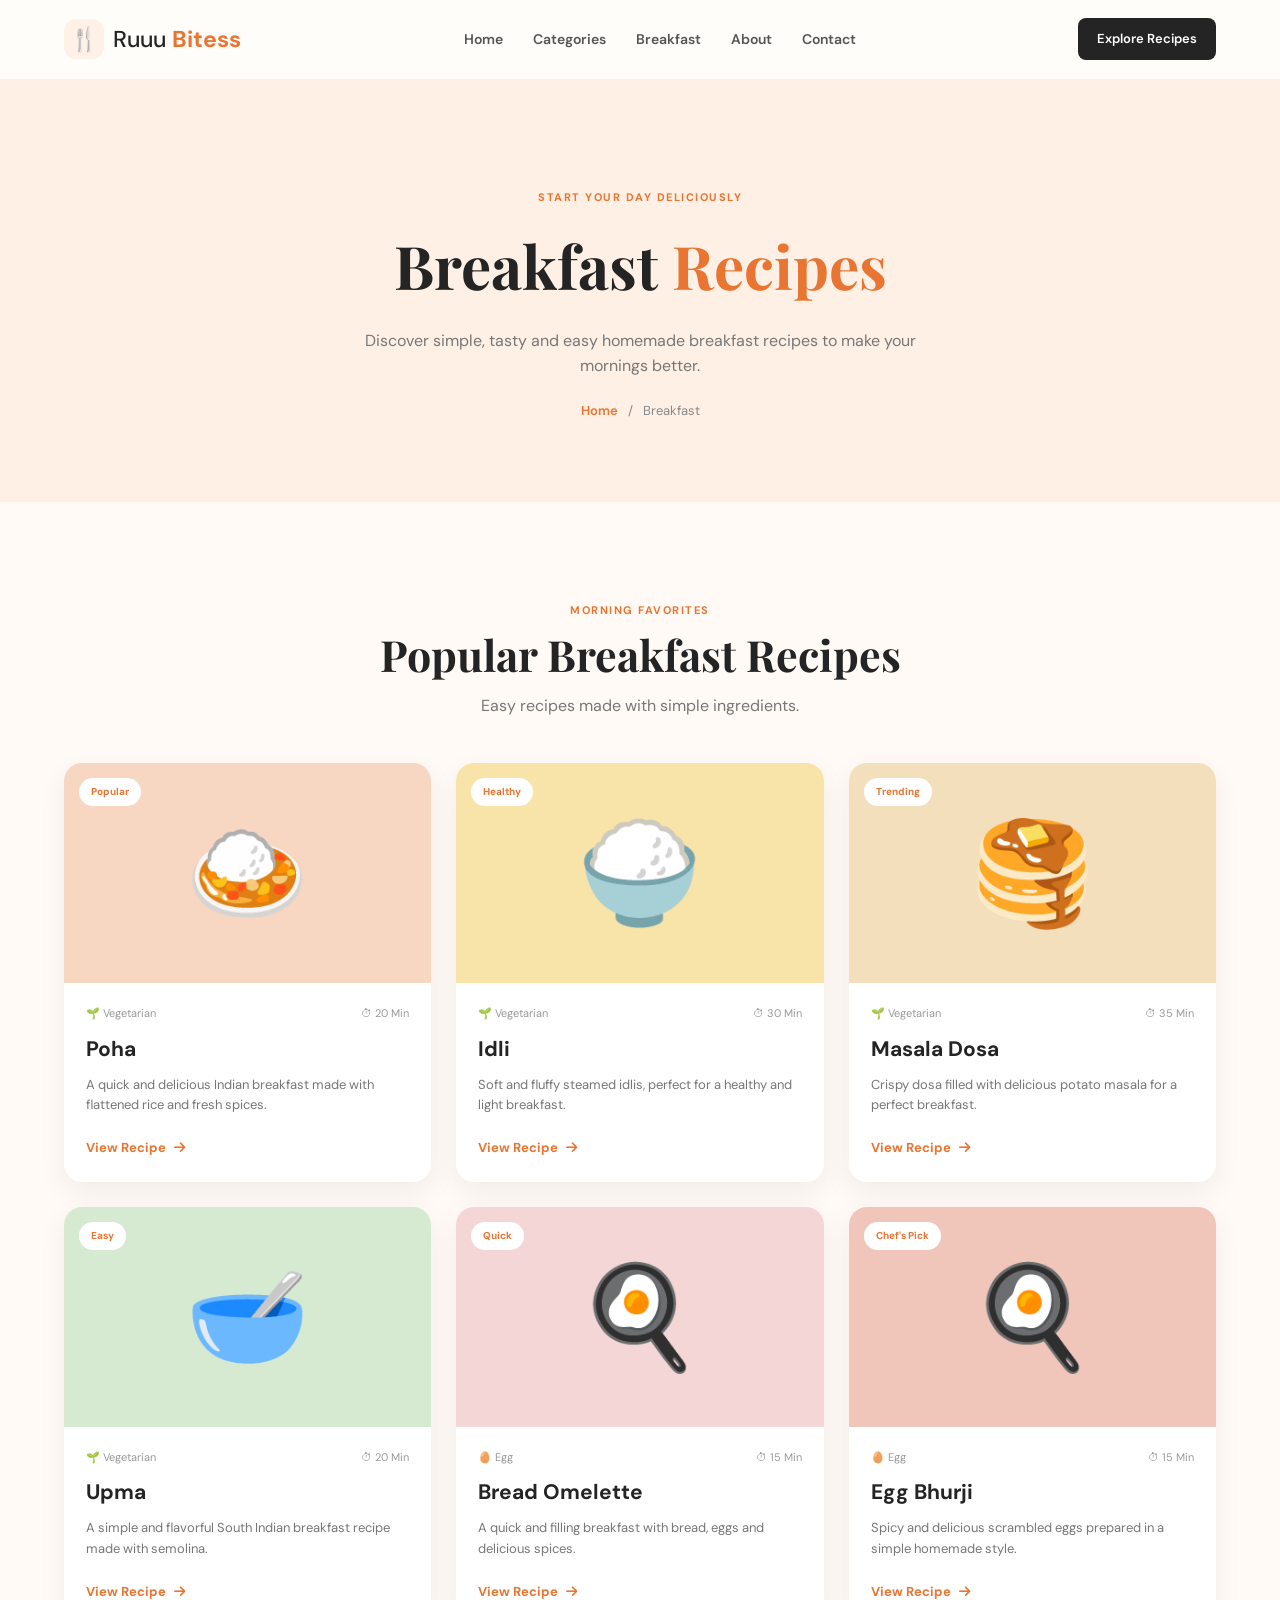
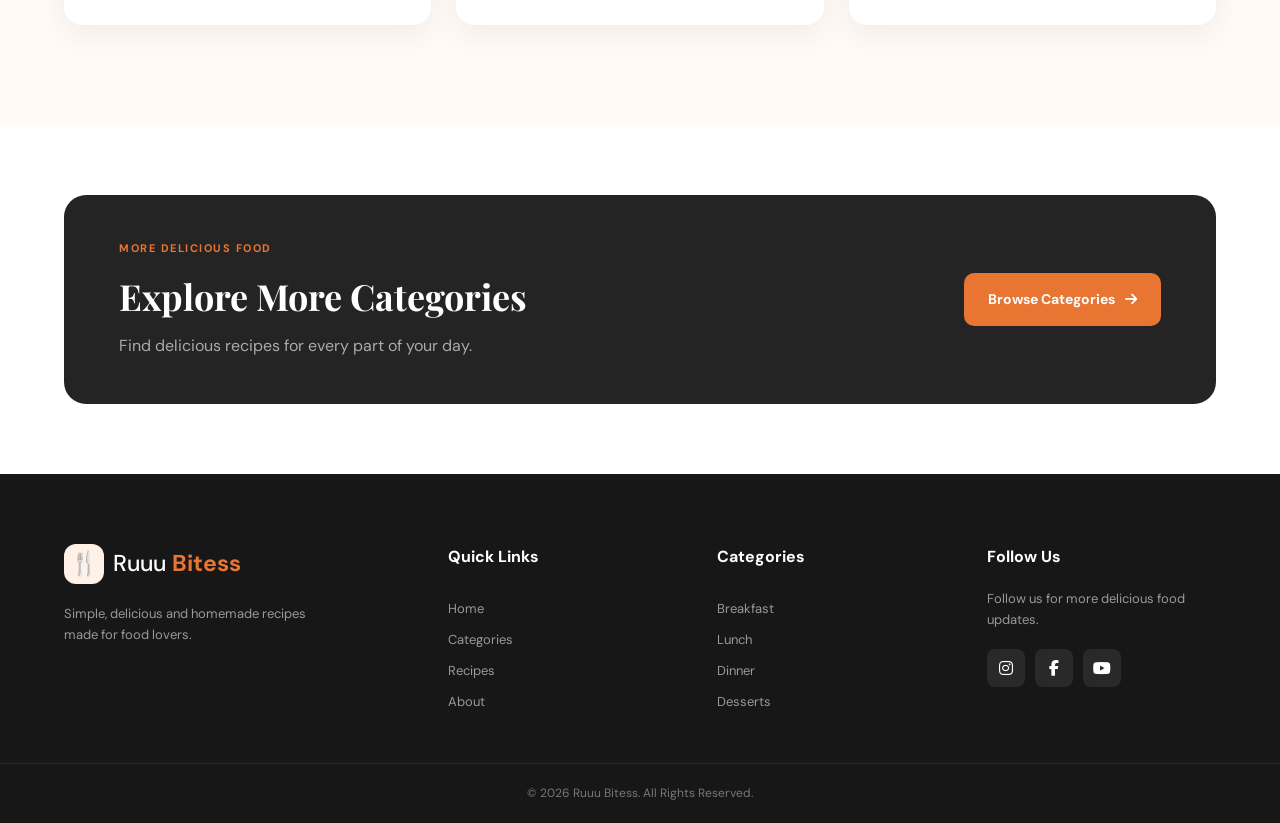
==== breakfast.html @ 9dfcdae9 "Add files via upload" ====
<!DOCTYPE html>
<html lang="en">

<head>

    <meta charset="UTF-8">

    <meta name="viewport" content="width=device-width, initial-scale=1.0">

    <title>Breakfast Recipes | Ruuu Bitess</title>

    <link rel="preconnect" href="https://fonts.googleapis.com">

    <link rel="preconnect" href="https://fonts.gstatic.com" crossorigin>

    <link href="https://fonts.googleapis.com/css2?family=DM+Sans:wght@400;500;600;700&family=Playfair+Display:wght@600;700;800&display=swap"
        rel="stylesheet">

    <link rel="stylesheet"
        href="https://cdnjs.cloudflare.com/ajax/libs/font-awesome/6.5.2/css/all.min.css">

    <link rel="stylesheet" href="../style.css">

</head>

<body>


    <!-- HEADER -->

    <header class="header page-header">

        <div class="navbar container">

            <a href="../index.html" class="logo">

                <span class="logo-icon">🍴</span>

                <span>Ruuu <b>Bitess</b></span>

            </a>


            <nav class="nav-links page-nav">

                <a href="../index.html">Home</a>

                <a href="../index.html#categories">Categories</a>

                <a href="#breakfast-recipes">Breakfast</a>

                <a href="../index.html#about">About</a>

                <a href="../index.html#contact">Contact</a>

            </nav>


            <a href="../index.html#recipes" class="nav-button">
                Explore Recipes
            </a>

        </div>

    </header>


    <!-- BREAKFAST HERO -->

    <section class="page-hero">

        <div class="container">

            <span class="section-label">
                START YOUR DAY DELICIOUSLY
            </span>

            <h1>Breakfast <span>Recipes</span></h1>

            <p>
                Discover simple, tasty and easy homemade breakfast
                recipes to make your mornings better.
            </p>

            <div class="breadcrumb">

                <a href="../index.html">Home</a>

                <span>/</span>

                <span>Breakfast</span>

            </div>

        </div>

    </section>


    <!-- BREAKFAST RECIPES -->

    <section class="featured section-padding" id="breakfast-recipes">

        <div class="container">


            <div class="center-heading">

                <span class="section-label">
                    MORNING FAVORITES
                </span>

                <h2>Popular Breakfast Recipes</h2>

                <p>
                    Easy recipes made with simple ingredients.
                </p>

            </div>


            <div class="recipe-grid">


                <!-- POHA -->

                <article class="recipe-card">

                    <div class="recipe-image breakfast-orange">

                        🍛

                        <span class="recipe-tag">
                            Popular
                        </span>

                    </div>


                    <div class="recipe-content">

                        <div class="recipe-info">

                            <span>🌱 Vegetarian</span>

                            <span>⏱ 20 Min</span>

                        </div>


                        <h3>Poha</h3>


                        <p>
                            A quick and delicious Indian breakfast
                            made with flattened rice and fresh spices.
                        </p>


                        <a href="poha.html">

                            View Recipe

                            <i class="fa-solid fa-arrow-right"></i>

                        </a>

                    </div>

                </article>


                <!-- IDLI -->

                <article class="recipe-card">

                    <div class="recipe-image breakfast-yellow">

                        🍚

                        <span class="recipe-tag">
                            Healthy
                        </span>

                    </div>


                    <div class="recipe-content">

                        <div class="recipe-info">

                            <span>🌱 Vegetarian</span>

                            <span>⏱ 30 Min</span>

                        </div>


                        <h3>Idli</h3>


                        <p>
                            Soft and fluffy steamed idlis, perfect
                            for a healthy and light breakfast.
                        </p>


                        <a href="idli.html">

                            View Recipe

                            <i class="fa-solid fa-arrow-right"></i>

                        </a>

                    </div>

                </article>


                <!-- MASALA DOSA -->

                <article class="recipe-card">

                    <div class="recipe-image breakfast-cream">

                        🥞

                        <span class="recipe-tag">
                            Trending
                        </span>

                    </div>


                    <div class="recipe-content">

                        <div class="recipe-info">

                            <span>🌱 Vegetarian</span>

                            <span>⏱ 35 Min</span>

                        </div>


                        <h3>Masala Dosa</h3>


                        <p>
                            Crispy dosa filled with delicious
                            potato masala for a perfect breakfast.
                        </p>


                        <a href="masala-dosa.html">

                            View Recipe

                            <i class="fa-solid fa-arrow-right"></i>

                        </a>

                    </div>

                </article>


                <!-- UPMA -->

                <article class="recipe-card">

                    <div class="recipe-image breakfast-green">

                        🥣

                        <span class="recipe-tag">
                            Easy
                        </span>

                    </div>


                    <div class="recipe-content">

                        <div class="recipe-info">

                            <span>🌱 Vegetarian</span>

                            <span>⏱ 20 Min</span>

                        </div>


                        <h3>Upma</h3>


                        <p>
                            A simple and flavorful South Indian
                            breakfast recipe made with semolina.
                        </p>


                        <a href="upma.html">

                            View Recipe

                            <i class="fa-solid fa-arrow-right"></i>

                        </a>

                    </div>

                </article>


                <!-- BREAD OMELETTE -->

                <article class="recipe-card">

                    <div class="recipe-image breakfast-pink">

                        🍳

                        <span class="recipe-tag">
                            Quick
                        </span>

                    </div>


                    <div class="recipe-content">

                        <div class="recipe-info">

                            <span>🥚 Egg</span>

                            <span>⏱ 15 Min</span>

                        </div>


                        <h3>Bread Omelette</h3>


                        <p>
                            A quick and filling breakfast with
                            bread, eggs and delicious spices.
                        </p>


                        <a href="bread-omelette.html">

                            View Recipe

                            <i class="fa-solid fa-arrow-right"></i>

                        </a>

                    </div>

                </article>


                <!-- EGG BHURJI -->

                <article class="recipe-card">

                    <div class="recipe-image breakfast-red">

                        🍳

                        <span class="recipe-tag">
                            Chef's Pick
                        </span>

                    </div>


                    <div class="recipe-content">

                        <div class="recipe-info">

                            <span>🥚 Egg</span>

                            <span>⏱ 15 Min</span>

                        </div>


                        <h3>Egg Bhurji</h3>


                        <p>
                            Spicy and delicious scrambled eggs
                            prepared in a simple homemade style.
                        </p>


                        <a href="egg-bhurji.html">

                            View Recipe

                            <i class="fa-solid fa-arrow-right"></i>

                        </a>

                    </div>

                </article>


            </div>


        </div>

    </section>


    <!-- CTA -->

    <section class="breakfast-cta">

        <div class="container">

            <div>

                <span class="section-label">
                    MORE DELICIOUS FOOD
                </span>

                <h2>
                    Explore More Categories
                </h2>

                <p>
                    Find delicious recipes for every part of your day.
                </p>

            </div>


            <a href="../index.html#categories" class="primary-btn">

                Browse Categories

                <i class="fa-solid fa-arrow-right"></i>

            </a>

        </div>

    </section>


    <!-- FOOTER -->

    <footer class="footer">

        <div class="container footer-grid">


            <div class="footer-brand">

                <a href="../index.html" class="logo">

                    <span class="logo-icon">🍴</span>

                    <span>Ruuu <b>Bitess</b></span>

                </a>


                <p>
                    Simple, delicious and homemade recipes
                    made for food lovers.
                </p>

            </div>


            <div class="footer-links">

                <h3>Quick Links</h3>

                <a href="../index.html">Home</a>

                <a href="../index.html#categories">Categories</a>

                <a href="#breakfast-recipes">Recipes</a>

                <a href="../index.html#about">About</a>

            </div>


            <div class="footer-links">

                <h3>Categories</h3>

                <a href="#">Breakfast</a>

                <a href="../index.html#categories">Lunch</a>

                <a href="../index.html#categories">Dinner</a>

                <a href="../index.html#categories">Desserts</a>

            </div>


            <div class="footer-social">

                <h3>Follow Us</h3>

                <p>
                    Follow us for more delicious food updates.
                </p>

                <div class="social-icons">

                    <a href="#">
                        <i class="fa-brands fa-instagram"></i>
                    </a>

                    <a href="#">
                        <i class="fa-brands fa-facebook-f"></i>
                    </a>

                    <a href="#">
                        <i class="fa-brands fa-youtube"></i>
                    </a>

                </div>

            </div>


        </div>


        <div class="footer-bottom">

            <div class="container">

                <p>
                    © 2026 Ruuu Bitess. All Rights Reserved.
                </p>

            </div>

        </div>

    </footer>


</body>

</html>
---- style.css ----
/* =========================================
   GLOBAL
========================================= */

*{
    margin:0;
    padding:0;
    box-sizing:border-box;
}

html{
    scroll-behavior:smooth;
}

body{
    font-family:'DM Sans',sans-serif;
    background:#fffdf9;
    color:#242424;
    line-height:1.6;
    overflow-x:hidden;
}

a{
    text-decoration:none;
    color:inherit;
}

button,
input,
textarea{
    font-family:inherit;
}

button{
    cursor:pointer;
}

.container{
    width:90%;
    max-width:1200px;
    margin:auto;
}

.section-padding{
    padding:100px 0;
}


/* =========================================
   HEADER
========================================= */

.header{
    width:100%;
    position:fixed;
    top:0;
    left:0;
    z-index:1000;
    background:rgba(255,253,249,.9);
    backdrop-filter:blur(12px);
    border-bottom:1px solid transparent;
    transition:.3s;
}

.header.scrolled{
    box-shadow:0 5px 25px rgba(0,0,0,.08);
    border-bottom:1px solid #eee;
}

.navbar{
    min-height:78px;
    display:flex;
    align-items:center;
    justify-content:space-between;
}

.logo{
    display:flex;
    align-items:center;
    gap:9px;
    font-size:23px;
    font-weight:500;
}

.logo b{
    color:#e87532;
}

.logo-icon{
    width:40px;
    height:40px;
    background:#fff1e7;
    display:flex;
    align-items:center;
    justify-content:center;
    border-radius:12px;
}

.nav-links{
    display:flex;
    gap:30px;
}

.nav-links a{
    font-size:14px;
    font-weight:600;
    color:#555;
    transition:.3s;
}

.nav-links a:hover{
    color:#e87532;
}

.nav-right{
    display:flex;
    align-items:center;
    gap:12px;
}

.search-icon-btn{
    border:none;
    background:none;
    font-size:17px;
    color:#333;
}

.nav-button{
    background:#242424;
    color:#fff;
    padding:11px 19px;
    border-radius:8px;
    font-size:13px;
    font-weight:600;
    transition:.3s;
}

.nav-button:hover{
    background:#e87532;
}

.mobile-menu{
    display:none;
    border:none;
    background:none;
    font-size:21px;
}


/* =========================================
   HERO
========================================= */

.hero{
    min-height:100vh;
    padding-top:78px;
    display:flex;
    align-items:center;
    position:relative;
    overflow:hidden;
    background:#fffaf5;
}

.hero-container{
    display:grid;
    grid-template-columns:1.1fr .9fr;
    align-items:center;
    gap:60px;
}

.hero-shape{
    position:absolute;
    border-radius:50%;
    z-index:0;
}

.shape-one{
    width:500px;
    height:500px;
    background:#fff0e5;
    right:-180px;
    top:-180px;
}

.shape-two{
    width:300px;
    height:300px;
    background:#f9e8d9;
    left:-150px;
    bottom:-180px;
}

.hero-left,
.hero-right{
    position:relative;
    z-index:1;
}

.small-title{
    display:inline-block;
    padding:9px 15px;
    background:#fff;
    color:#e87532;
    border-radius:50px;
    font-size:11px;
    font-weight:700;
    letter-spacing:1px;
    box-shadow:0 8px 20px rgba(0,0,0,.05);
}

.hero h1{
    font-family:'Playfair Display',serif;
    font-size:70px;
    line-height:1.1;
    margin:22px 0;
}

.hero h1 span{
    color:#e87532;
}

.hero-left > p{
    max-width:560px;
    color:#666;
    font-size:17px;
}

.hero-buttons{
    display:flex;
    gap:15px;
    margin:32px 0;
    align-items:center;
}

.primary-btn{
    display:inline-flex;
    align-items:center;
    gap:10px;
    background:#e87532;
    color:#fff;
    padding:15px 24px;
    border-radius:10px;
    font-size:14px;
    font-weight:700;
    border:none;
    transition:.3s;
}

.primary-btn:hover{
    transform:translateY(-3px);
    box-shadow:0 10px 25px rgba(232,117,50,.25);
}

.secondary-btn{
    display:inline-flex;
    align-items:center;
    gap:10px;
    font-size:14px;
    font-weight:700;
}

.secondary-btn i{
    width:40px;
    height:40px;
    display:flex;
    align-items:center;
    justify-content:center;
    border-radius:50%;
    background:#fff;
    color:#e87532;
    box-shadow:0 8px 20px rgba(0,0,0,.08);
}

.hero-stats{
    display:flex;
    gap:45px;
    margin-top:20px;
}

.hero-stats h3{
    font-size:24px;
}

.hero-stats p{
    font-size:12px;
    color:#777;
}

.food-card-main{
    width:430px;
    height:430px;
    margin:auto;
    border-radius:50%;
    background:linear-gradient(135deg,#f8c59f,#e87532);
    display:flex;
    align-items:center;
    justify-content:center;
    position:relative;
    box-shadow:0 30px 60px rgba(232,117,50,.25);
}

.food-emoji{
    width:300px;
    height:300px;
    border-radius:50%;
    background:#fffaf5;
    display:flex;
    align-items:center;
    justify-content:center;
    font-size:150px;
    box-shadow:inset 0 0 30px rgba(0,0,0,.05);
}

.floating-card{
    position:absolute;
    background:#fff;
    padding:13px 18px;
    border-radius:14px;
    display:flex;
    align-items:center;
    gap:10px;
    box-shadow:0 12px 30px rgba(0,0,0,.12);
}

.floating-card span{
    font-size:24px;
}

.floating-card b{
    display:block;
    font-size:13px;
}

.floating-card small{
    color:#888;
    font-size:11px;
}

.floating-one{
    top:35px;
    left:-35px;
}

.floating-two{
    bottom:45px;
    right:-25px;
}


/* =========================================
   SECTION
========================================= */

.section-top{
    display:flex;
    justify-content:space-between;
    align-items:end;
    gap:40px;
    margin-bottom:45px;
}

.section-top > div{
    max-width:600px;
}

.section-label{
    display:block;
    color:#e87532;
    font-size:11px;
    font-weight:700;
    letter-spacing:1.5px;
    margin-bottom:10px;
}

.section-top h2,
.center-heading h2{
    font-family:'Playfair Display',serif;
    font-size:43px;
    line-height:1.2;
}

.section-top > p{
    max-width:350px;
    color:#777;
}

.center-heading{
    text-align:center;
    margin-bottom:45px;
}

.center-heading p{
    color:#777;
    margin-top:12px;
}


/* =========================================
   CATEGORIES
========================================= */

.categories{
    background:#fff;
}

.category-grid{
    display:grid;
    grid-template-columns:repeat(3,1fr);
    gap:20px;
}

.category-card{
    border:1px solid #eee;
    padding:30px;
    border-radius:18px;
    transition:.3s;
    background:#fffdf9;
}

.category-card:hover{
    transform:translateY(-7px);
    border-color:#e87532;
    box-shadow:0 15px 35px rgba(0,0,0,.08);
}

.category-emoji{
    width:65px;
    height:65px;
    display:flex;
    align-items:center;
    justify-content:center;
    background:#fff0e5;
    border-radius:18px;
    font-size:32px;
    margin-bottom:20px;
}

.category-card h3{
    font-size:21px;
    margin-bottom:7px;
}

.category-card p{
    color:#777;
    font-size:14px;
    margin-bottom:20px;
}

.category-card span{
    font-size:13px;
    font-weight:700;
    color:#e87532;
}

.category-card span i{
    margin-left:6px;
}


/* =========================================
   RECIPES
========================================= */

.featured{
    background:#fffaf5;
}

.recipe-grid{
    display:grid;
    grid-template-columns:repeat(3,1fr);
    gap:25px;
}

.recipe-card{
    background:#fff;
    border-radius:18px;
    overflow:hidden;
    box-shadow:0 10px 30px rgba(0,0,0,.06);
    transition:.3s;
}

.recipe-card:hover{
    transform:translateY(-8px);
    box-shadow:0 18px 40px rgba(0,0,0,.1);
}

.recipe-image{
    height:220px;
    display:flex;
    align-items:center;
    justify-content:center;
    font-size:100px;
    position:relative;
}

.orange-bg{
    background:#f7d6c2;
}

.yellow-bg{
    background:#f8e4a9;
}

.green-bg{
    background:#d6ead2;
}

.recipe-tag{
    position:absolute;
    top:15px;
    left:15px;
    background:#fff;
    color:#e87532;
    padding:6px 12px;
    border-radius:50px;
    font-size:10px;
    font-weight:700;
}

.recipe-content{
    padding:22px;
}

.recipe-info{
    display:flex;
    justify-content:space-between;
    color:#999;
    font-size:11px;
    margin-bottom:10px;
}

.recipe-content h3{
    font-size:21px;
    margin-bottom:8px;
}

.recipe-content p{
    color:#777;
    font-size:13px;
    margin-bottom:18px;
}

.recipe-content a{
    color:#e87532;
    font-size:13px;
    font-weight:700;
}

.recipe-content a i{
    margin-left:5px;
}

.view-all{
    text-align:center;
    margin-top:40px;
}

.secondary-main-btn{
    display:inline-flex;
    align-items:center;
    gap:10px;
    border:1px solid #242424;
    padding:14px 23px;
    border-radius:10px;
    font-size:13px;
    font-weight:700;
    transition:.3s;
}

.secondary-main-btn:hover{
    background:#242424;
    color:#fff;
}


/* =========================================
   ABOUT
========================================= */

.about{
    background:#fff;
}

.about-grid{
    display:grid;
    grid-template-columns:1fr 1fr;
    align-items:center;
    gap:80px;
}

.about-visual{
    min-height:460px;
    background:#fff0e5;
    border-radius:30px;
    display:flex;
    align-items:center;
    justify-content:center;
    position:relative;
}

.about-food-circle{
    width:290px;
    height:290px;
    background:#e87532;
    border-radius:50%;
    display:flex;
    align-items:center;
    justify-content:center;
    font-size:130px;
}

.experience-card{
    position:absolute;
    bottom:35px;
    right:-20px;
    background:#fff;
    padding:17px 22px;
    border-radius:14px;
    box-shadow:0 12px 30px rgba(0,0,0,.1);
}

.experience-card b{
    display:block;
}

.experience-card span{
    color:#888;
    font-size:12px;
}

.about-text h2{
    font-family:'Playfair Display',serif;
    font-size:48px;
    line-height:1.2;
    margin-bottom:20px;
}

.about-text h2 span{
    color:#e87532;
}

.about-text p{
    color:#777;
    margin-bottom:15px;
}

.about-points{
    margin:25px 0;
}

.about-points div{
    margin:12px 0;
    font-size:14px;
    font-weight:600;
}

.about-points i{
    color:#e87532;
    margin-right:10px;
}


/* =========================================
   NEWSLETTER
========================================= */

.newsletter{
    background:#fffaf5;
}

.newsletter-box{
    background:#242424;
    color:#fff;
    border-radius:25px;
    padding:60px;
    display:grid;
    grid-template-columns:1fr 1fr;
    gap:50px;
    align-items:center;
}

.newsletter-box h2{
    font-family:'Playfair Display',serif;
    font-size:38px;
    line-height:1.2;
    margin-bottom:12px;
}

.newsletter-box p{
    color:#bbb;
}

.newsletter-box form{
    display:flex;
    gap:10px;
}

.newsletter-box input{
    width:100%;
    border:none;
    outline:none;
    padding:15px;
    border-radius:9px;
}

.newsletter-box button{
    border:none;
    white-space:nowrap;
    background:#e87532;
    color:#fff;
    padding:0 20px;
    border-radius:9px;
    font-weight:700;
}


/* =========================================
   CONTACT
========================================= */

.contact{
    background:#fff;
}

.contact-form{
    max-width:750px;
    margin:auto;
}

.form-row{
    display:grid;
    grid-template-columns:1fr 1fr;
    gap:15px;
}

.contact-form input,
.contact-form textarea{
    width:100%;
    border:1px solid #e5e5e5;
    outline:none;
    padding:15px;
    border-radius:10px;
    margin-bottom:15px;
    font-size:14px;
}

.contact-form input:focus,
.contact-form textarea:focus{
    border-color:#e87532;
}

.contact-form textarea{
    height:150px;
    resize:none;
}


/* =========================================
   FOOTER
========================================= */

.footer{
    background:#171717;
    color:#fff;
    padding-top:70px;
}

.footer-grid{
    display:grid;
    grid-template-columns:1.5fr 1fr 1fr 1fr;
    gap:40px;
}

.footer-brand p,
.footer-social p{
    color:#999;
    font-size:13px;
    margin-top:20px;
    max-width:260px;
}

.footer-links h3,
.footer-social h3{
    margin-bottom:20px;
    font-size:16px;
}

.footer-links{
    display:flex;
    flex-direction:column;
    gap:10px;
}

.footer-links a{
    color:#999;
    font-size:13px;
}

.footer-links a:hover{
    color:#e87532;
}

.social-icons{
    display:flex;
    gap:10px;
    margin-top:18px;
}

.social-icons a{
    width:38px;
    height:38px;
    background:#292929;
    display:flex;
    align-items:center;
    justify-content:center;
    border-radius:8px;
    transition:.3s;
}

.social-icons a:hover{
    background:#e87532;
}

.footer-bottom{
    border-top:1px solid #2b2b2b;
    margin-top:50px;
    padding:20px 0;
    text-align:center;
}

.footer-bottom p{
    color:#777;
    font-size:12px;
}


/* =========================================
   BACK TO TOP
========================================= */

#topBtn{
    position:fixed;
    right:25px;
    bottom:25px;
    width:45px;
    height:45px;
    border:none;
    border-radius:10px;
    background:#e87532;
    color:#fff;
    display:none;
    z-index:999;
    box-shadow:0 10px 25px rgba(0,0,0,.15);
}


/* =========================================
   SEARCH POPUP
========================================= */

.search-popup{
    position:fixed;
    inset:0;
    background:rgba(0,0,0,.65);
    z-index:5000;
    display:none;
    align-items:center;
    justify-content:center;
    padding:20px;
}

.search-popup.active{
    display:flex;
}

.search-box{
    width:100%;
    max-width:500px;
    background:#fff;
    padding:35px;
    border-radius:20px;
    position:relative;
}

.search-box h2{
    margin-bottom:20px;
    font-family:'Playfair Display',serif;
}

.search-box input{
    width:100%;
    border:1px solid #ddd;
    outline:none;
    padding:15px;
    border-radius:10px;
    margin-bottom:12px;
}

.search-box button{
    border:none;
    background:#e87532;
    color:#fff;
    padding:14px 20px;
    border-radius:10px;
    font-weight:700;
}

.close-search{
    position:absolute;
    right:15px;
    top:15px;
    background:none !important;
    color:#333 !important;
    padding:5px !important;
    font-size:20px;
}


/* =========================================
   MOBILE
========================================= */

@media(max-width:950px){

    .nav-links{
        position:absolute;
        top:78px;
        left:0;
        width:100%;
        background:#fffdf9;
        display:none;
        flex-direction:column;
        padding:25px;
        gap:20px;
        box-shadow:0 15px 25px rgba(0,0,0,.08);
    }

    .nav-links.active{
        display:flex;
    }

    .mobile-menu{
        display:block;
    }

    .nav-button{
        display:none;
    }

    .hero-container{
        grid-template-columns:1fr;
        text-align:center;
        padding:60px 0;
    }

    .hero-left > p{
        margin:auto;
    }

    .hero-buttons,
    .hero-stats{
        justify-content:center;
    }

    .food-card-main{
        width:360px;
        height:360px;
    }

    .food-emoji{
        width:250px;
        height:250px;
        font-size:120px;
    }

    .category-grid{
        grid-template-columns:repeat(2,1fr);
    }

    .recipe-grid{
        grid-template-columns:1fr;
    }

    .about-grid{
        grid-template-columns:1fr;
    }

    .newsletter-box{
        grid-template-columns:1fr;
    }

    .footer-grid{
        grid-template-columns:repeat(2,1fr);
    }

}


@media(max-width:600px){

    .section-padding{
        padding:70px 0;
    }

    .hero h1{
        font-size:48px;
    }

    .section-top{
        flex-direction:column;
        align-items:flex-start;
    }

    .section-top h2,
    .center-heading h2{
        font-size:34px;
    }

    .category-grid{
        grid-template-columns:1fr;
    }

    .hero-buttons{
        flex-direction:column;
    }

    .hero-stats{
        gap:25px;
    }

    .food-card-main{
        width:290px;
        height:290px;
    }

    .food-emoji{
        width:210px;
        height:210px;
        font-size:90px;
    }

    .floating-one{
        left:-15px;
    }

    .floating-two{
        right:-15px;
    }

    .about-text h2{
        font-size:38px;
    }

    .about-visual{
        min-height:350px;
    }

    .about-food-circle{
        width:220px;
        height:220px;
        font-size:100px;
    }

    .experience-card{
        right:10px;
        bottom:20px;
    }

    .newsletter-box{
        padding:35px 25px;
    }

    .newsletter-box h2{
        font-size:31px;
    }

    .newsletter-box form{
        flex-direction:column;
    }

    .newsletter-box button{
        padding:15px;
    }

    .form-row{
        grid-template-columns:1fr;
    }

    .footer-grid{
        grid-template-columns:1fr;
    }

}
/* =========================================
   CATEGORY PAGES
========================================= */

.page-header{
    background:#fffdf9;
    position:sticky;
}

.page-hero{
    padding:110px 0 80px;
    background:#fff0e5;
    text-align:center;
}

.page-hero h1{
    font-family:'Playfair Display',serif;
    font-size:60px;
    margin-bottom:15px;
}

.page-hero h1 span{
    color:#e87532;
}

.page-hero p{
    max-width:600px;
    margin:auto;
    color:#777;
}

.breadcrumb{
    margin-top:22px;
    display:flex;
    justify-content:center;
    gap:10px;
    font-size:13px;
    color:#888;
}

.breadcrumb a{
    color:#e87532;
    font-weight:600;
}


/* BREAKFAST CARD COLORS */

.breakfast-orange{
    background:#f7d6c2;
}

.breakfast-yellow{
    background:#f8e4a9;
}

.breakfast-cream{
    background:#f4dfbd;
}

.breakfast-green{
    background:#d6ead2;
}

.breakfast-pink{
    background:#f4d6d6;
}

.breakfast-red{
    background:#f0c6bb;
}


/* CATEGORY CTA */

.breakfast-cta{
    padding:70px 0;
    background:#fff;
}

.breakfast-cta .container{
    background:#242424;
    color:#fff;
    padding:45px 55px;
    border-radius:22px;
    display:flex;
    align-items:center;
    justify-content:space-between;
    gap:30px;
}

.breakfast-cta h2{
    font-family:'Playfair Display',serif;
    font-size:36px;
    margin-bottom:8px;
}

.breakfast-cta p{
    color:#aaa;
}

@media(max-width:600px){

    .page-hero{
        padding:80px 0 60px;
    }

    .page-hero h1{
        font-size:42px;
    }

    .breakfast-cta .container{
        padding:35px 25px;
        flex-direction:column;
        align-items:flex-start;
    }

    .breakfast-cta h2{
        font-size:30px;
    }

}
/* LUNCH CARD COLORS */

.lunch-yellow{
    background:#f8e4a9;
}

.lunch-orange{
    background:#f7d6c2;
}

.lunch-green{
    background:#d6ead2;
}

.lunch-red{
    background:#f0c6bb;
}

.lunch-cream{
    background:#f4dfbd;
}

.lunch-pink{
    background:#f4d6d6;
}
/* =========================
   DINNER CARD COLORS
========================= */

.dinner-orange{
    background:#f7d6c2;
}

.dinner-yellow{
    background:#f8e4a9;
}

.dinner-green{
    background:#d6ead2;
}
/* =========================
   SNACKS CARD COLORS
========================= */

.snacks-orange{
    background:#f7d6c2;
}

.snacks-yellow{
    background:#f8e4a9;
}

.snacks-green{
    background:#d6ead2;
}
/* =========================
   DESSERT CARD COLORS
========================= */

.dessert-pink{
    background:#f4d6d6;
}

.dessert-yellow{
    background:#f8e4a9;
}

.dessert-cream{
    background:#f4dfbd;
}
/* =========================
   DRINKS CARD COLORS
========================= */

.drinks-orange{
    background:#f7d6c2;
}

.drinks-yellow{
    background:#f8e4a9;
}

.drinks-pink{
    background:#f4d6d6;
}
/* =========================================
   RECIPE DETAIL PAGE
========================================= */

.recipe-breadcrumb{
    padding:100px 0 20px;
    background:#fffdf9;
    font-size:14px;
}

.recipe-breadcrumb a{
    color:#e87532;
    font-weight:600;
}

.recipe-breadcrumb span{
    color:#777;
}


.recipe-detail-hero{
    padding:40px 0 80px;
    background:#fffdf9;
}

.recipe-detail-grid{
    display:grid;
    grid-template-columns:1fr 1fr;
    gap:70px;
    align-items:center;
}


.recipe-main-image{
    width:100%;
}


.poha-image-placeholder{
    width:100%;
    min-height:450px;
    background:#f7d6c2;
    border-radius:25px;
    display:flex;
    align-items:center;
    justify-content:center;
    font-size:150px;
}


.recipe-main-content h1{
    font-family:'Playfair Display',serif;
    font-size:52px;
    line-height:1.2;
    margin:15px 0;
}

.recipe-main-content h1 span{
    color:#e87532;
}

.recipe-intro{
    color:#777;
    line-height:1.8;
    margin-bottom:30px;
}


.recipe-meta{
    display:grid;
    grid-template-columns:repeat(3,1fr);
    gap:15px;
    margin-bottom:35px;
}

.recipe-meta div{
    display:flex;
    gap:10px;
    align-items:center;
    padding:15px;
    background:#fff;
    border-radius:12px;
}

.recipe-meta i{
    color:#e87532;
    font-size:20px;
}

.recipe-meta span{
    display:flex;
    flex-direction:column;
    font-size:13px;
    font-weight:600;
}

.recipe-meta small{
    color:#999;
    font-weight:400;
}


.recipe-detail-content{
    padding:90px 0;
    background:#fff;
}

.recipe-content-grid{
    display:grid;
    grid-template-columns:2fr 1fr;
    gap:50px;
}


.recipe-box{
    background:#fffdf9;
    padding:35px;
    border-radius:20px;
    margin-bottom:30px;
}

.recipe-box h2{
    font-family:'Playfair Display',serif;
    font-size:32px;
    margin-bottom:25px;
}


.ingredients-list{
    list-style:none;
}

.ingredients-list li{
    padding:14px 0;
    border-bottom:1px solid #eee;
    color:#555;
}

.ingredients-list li::before{
    content:"✓";
    color:#e87532;
    font-weight:bold;
    margin-right:12px;
}


.recipe-step{
    display:flex;
    gap:20px;
    padding:20px 0;
    border-bottom:1px solid #eee;
}

.recipe-step > span{
    min-width:48px;
    height:48px;
    border-radius:50%;
    background:#e87532;
    color:#fff;
    display:flex;
    align-items:center;
    justify-content:center;
    font-weight:700;
}

.recipe-step h3{
    margin-bottom:8px;
}

.recipe-step p{
    color:#777;
    line-height:1.7;
}


.recipe-sidebar{
    background:#fff0e5;
    padding:30px;
    border-radius:20px;
    margin-bottom:25px;
}

.recipe-sidebar h3{
    font-family:'Playfair Display',serif;
    font-size:24px;
    margin-bottom:20px;
}

.sidebar-info p{
    padding:15px 0;
    border-bottom:1px solid #e8d6c8;
    display:flex;
    justify-content:space-between;
}

.sidebar-info span{
    color:#777;
}

.tip-box{
    background:#f8e4a9;
}

.tip-box p{
    color:#666;
    line-height:1.7;
}


.recipe-back-section{
    padding:20px 0 80px;
    background:#fff;
    text-align:center;
}


/* MOBILE */

@media(max-width:800px){

    .recipe-detail-grid,
    .recipe-content-grid{
        grid-template-columns:1fr;
        gap:35px;
    }

    .recipe-main-content h1{
        font-size:40px;
    }

    .recipe-meta{
        grid-template-columns:1fr;
    }

    .poha-image-placeholder{
        min-height:300px;
        font-size:100px;
    }

}
/* =========================
   IDLI RECIPE IMAGE
========================= */

.idli-image-placeholder{
    width:100%;
    min-height:450px;
    background:#f4ead8;
    border-radius:25px;
    display:flex;
    align-items:center;
    justify-content:center;
    font-size:150px;
}


@media(max-width:800px){

    .idli-image-placeholder{
        min-height:300px;
        font-size:100px;
    }

}
/* =========================
   MASALA DOSA RECIPE IMAGE
========================= */

.dosa-image-placeholder{
    width:100%;
    min-height:450px;
    background:#f6dfbd;
    border-radius:25px;
    display:flex;
    align-items:center;
    justify-content:center;
    font-size:150px;
}

@media(max-width:800px){

    .dosa-image-placeholder{
        min-height:300px;
        font-size:100px;
    }

}
/* =========================
   BREAD OMELETTE IMAGE
========================= */

.bread-omelette-image-placeholder{
    width:100%;
    min-height:450px;
    background:#f3d6b3;
    border-radius:25px;
    display:flex;
    align-items:center;
    justify-content:center;
    font-size:120px;
}

@media(max-width:800px){

    .bread-omelette-image-placeholder{
        min-height:300px;
        font-size:80px;
    }

}
/* =========================
   EGG BHURJI RECIPE IMAGE
========================= */

.egg-bhurji-image-placeholder{
    width:100%;
    min-height:450px;
    background:#f5ddb2;
    border-radius:25px;
    display:flex;
    align-items:center;
    justify-content:center;
    font-size:150px;
}

@media(max-width:800px){

    .egg-bhurji-image-placeholder{
        min-height:300px;
        font-size:100px;
    }

}
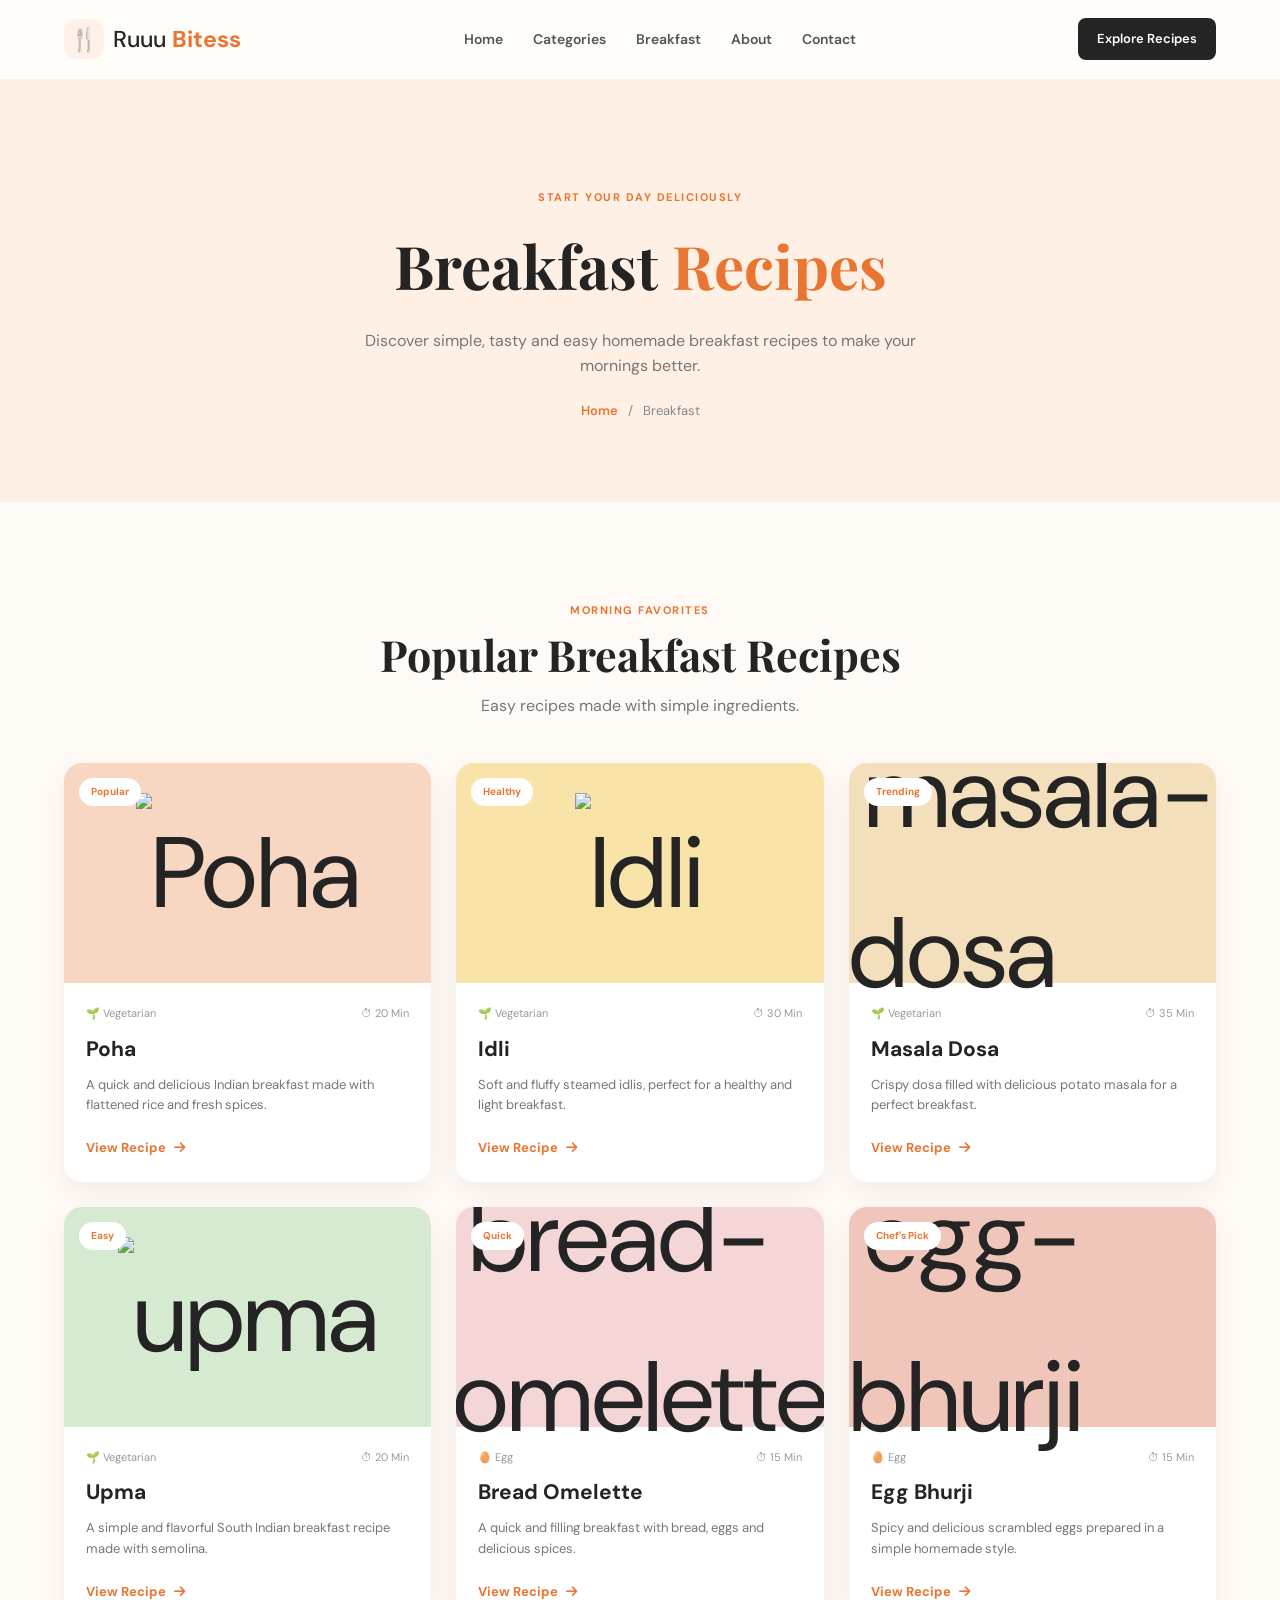
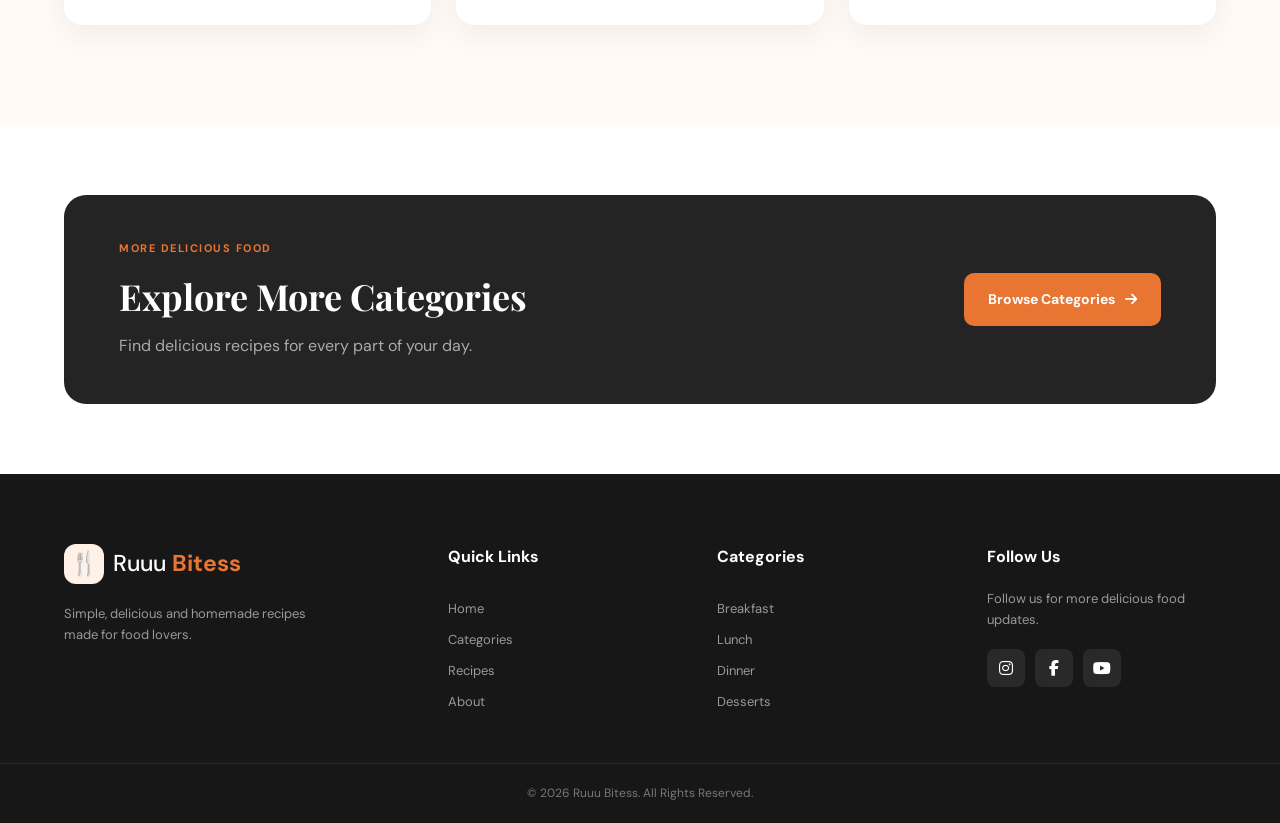
==== commit 02fd1828: "Update breakfast.html" ====
--- a/breakfast.html
+++ b/breakfast.html
@@ -124,20 +124,19 @@
 
                 <!-- POHA -->
 
-                <article class="recipe-card">
-
-                    <div class="recipe-image breakfast-orange">
-
-                        🍛
-
-                        <span class="recipe-tag">
-                            Popular
-                        </span>
-
-                    </div>
-
-
-                    <div class="recipe-content">
+<article class="recipe-card">
+
+    <div class="recipe-image breakfast-orange">
+
+        <img src="../images/poha.png" alt="Poha" class="recipe-photo">
+
+        <span class="recipe-tag">
+            Popular
+        </span>
+
+    </div>
+
+    <div class="recipe-content">
 
                         <div class="recipe-info">
 
@@ -176,7 +175,7 @@
 
                     <div class="recipe-image breakfast-yellow">
 
-                        🍚
+                        <img src="../images/idli.png" alt="Idli">
 
                         <span class="recipe-tag">
                             Healthy
@@ -224,7 +223,7 @@
 
                     <div class="recipe-image breakfast-cream">
 
-                        🥞
+                        <img src="../images/masaladosa.png" alt="masala-dosa">
 
                         <span class="recipe-tag">
                             Trending
@@ -272,7 +271,7 @@
 
                     <div class="recipe-image breakfast-green">
 
-                        🥣
+                        <img src="../images/upma.png" alt="upma">
 
                         <span class="recipe-tag">
                             Easy
@@ -320,7 +319,7 @@
 
                     <div class="recipe-image breakfast-pink">
 
-                        🍳
+                        <img src="../images/breadomelette.png" alt="bread-omelette">
 
                         <span class="recipe-tag">
                             Quick
@@ -368,7 +367,7 @@
 
                     <div class="recipe-image breakfast-red">
 
-                        🍳
+                        <img src="../images/eggbhurji.png" alt="egg-bhurji">
 
                         <span class="recipe-tag">
                             Chef's Pick
@@ -557,4 +556,4 @@
 
 </body>
 
-</html>+</html>
--- a/style.css
+++ b/style.css
@@ -1630,4 +1630,24 @@
         font-size:100px;
     }
 
-}+}
+.about-food-circle{
+    overflow: hidden;
+}
+
+.about-food-circle img{
+    width: 100%;
+    height: 100%;
+    object-fit: cover;
+    display: block;
+}
+.about-food-circle{
+    overflow: hidden;
+}
+
+.about-food-circle img{
+    width: 100%;
+    height: 100%;
+    object-fit: cover;
+    display: block;
+}
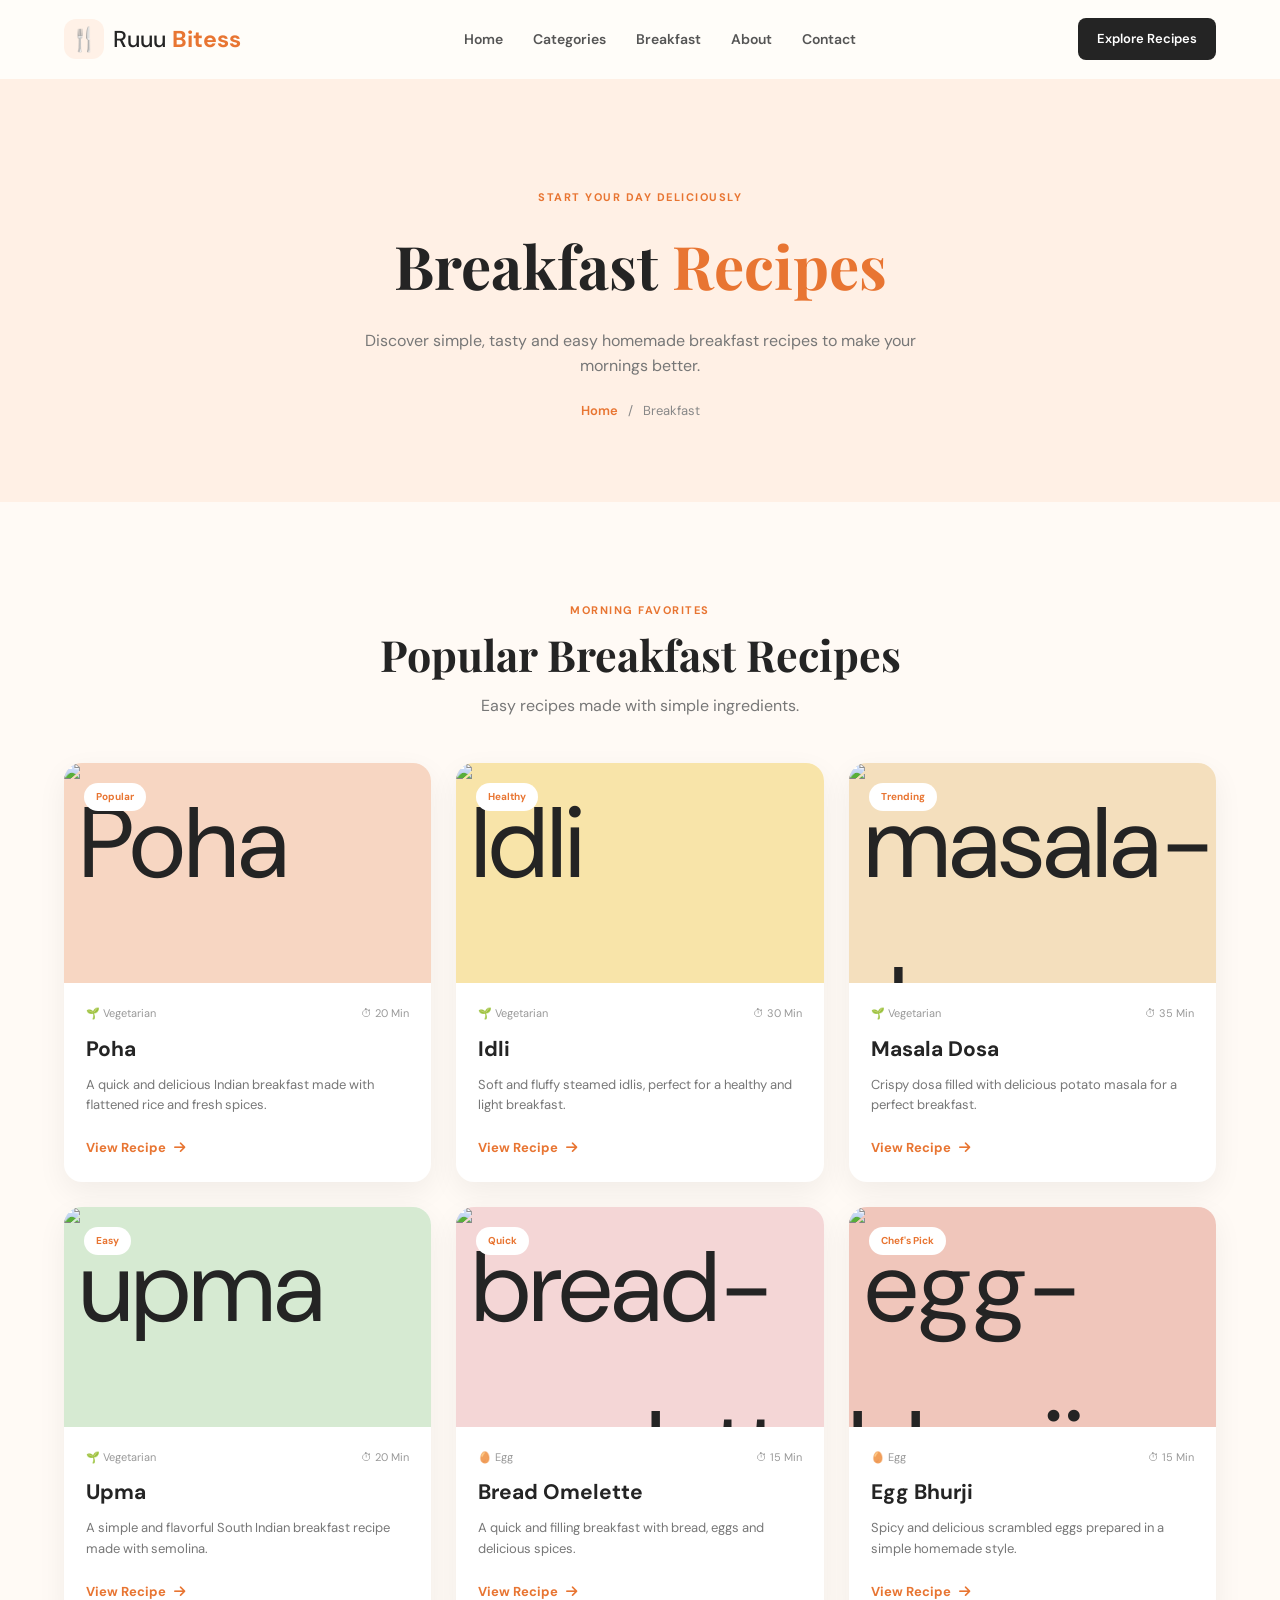
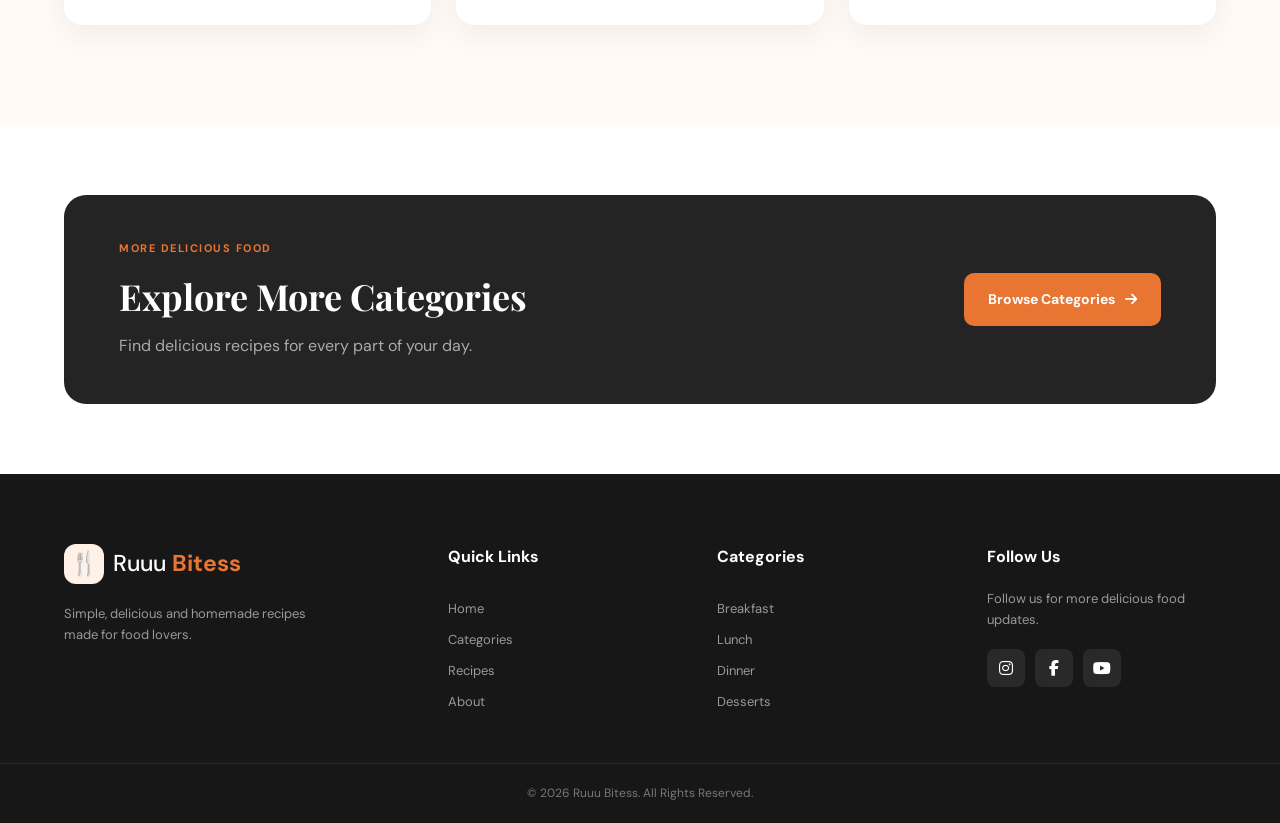
==== commit 3088bb53: "Add files via upload" ====
--- a/breakfast.html
+++ b/breakfast.html
@@ -556,4 +556,4 @@
 
 </body>
 
-</html>
+</html>
--- a/style.css
+++ b/style.css
@@ -1651,3 +1651,27 @@
     object-fit: cover;
     display: block;
 }
+.recipe-image img {
+    width: 100%;
+    height: 100%;
+    object-fit: cover;
+    display: block;
+}
+.breakfast-orange {
+    position: relative;
+    overflow: hidden;
+}
+
+.recipe-photo {
+    width: 100%;
+    height: 100%;
+    object-fit: cover;
+    display: block;
+}
+
+.recipe-tag {
+    position: absolute;
+    top: 20px;
+    left: 20px;
+    z-index: 10;
+}
